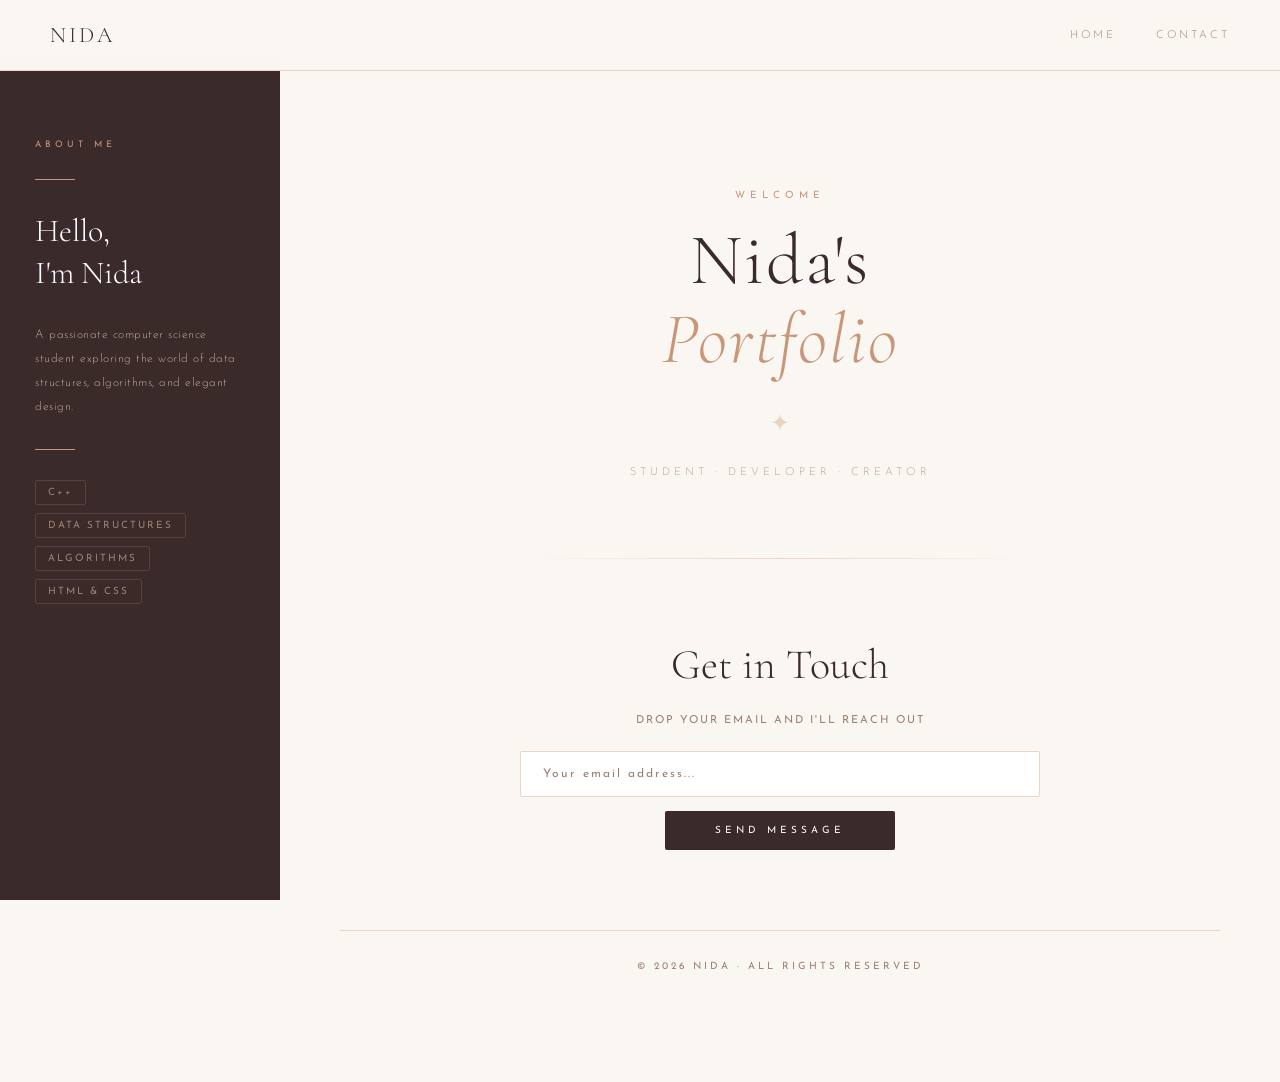
==== index.html @ 2ccc236f "Initial commit - Bubble Sort Visualizer" ====
<!DOCTYPE html>
<html lang="en">
<head>
  <meta charset="UTF-8">
  <meta name="viewport" content="width=device-width, initial-scale=1.0">
  <title>Nida's Portfolio</title>
  <link href="https://fonts.googleapis.com/css2?family=Cormorant+Garamond:ital,wght@0,300;0,400;1,300&family=Josefin+Sans:wght@200;300;400&display=swap" rel="stylesheet">
  <style>
    /* ===== CSS VARIABLES (your color palette) ===== */
    :root {
      --cream: #faf6f1;
      --blush: #e8d5c4;
      --rose: #c9967a;
      --deep: #3b2a2a;
      --muted: #9e8070;
      --white: #ffffff;
    }

    /* ===== RESET ===== */
    * {
      margin: 0;
      padding: 0;
      box-sizing: border-box;
    }

    /* ===== BODY ===== */
    body {
      background-color: var(--cream);
      font-family: 'Josefin Sans', sans-serif;
      color: var(--deep);
      min-height: 100vh;
    }

    /* ===== NAVBAR ===== */
    nav {
      position: fixed;          /* stays at top when scrolling */
      top: 0;
      width: 100%;
      padding: 22px 50px;
      display: flex;
      justify-content: space-between;
      align-items: center;
      background-color: rgba(250, 246, 241, 0.92);
      backdrop-filter: blur(8px);   /* frosted glass effect */
      border-bottom: 1px solid var(--blush);
      z-index: 100;
    }

    .logo {
      font-family: 'Cormorant Garamond', serif;
      font-size: 22px;
      font-weight: 300;
      letter-spacing: 3px;
      color: var(--deep);
      text-transform: uppercase;
    }

    .links {
      display: flex;
      gap: 40px;
    }

    .links a {
      text-decoration: none;
      color: var(--muted);
      font-size: 11px;
      letter-spacing: 3px;
      text-transform: uppercase;
      font-weight: 300;
      transition: color 0.3s ease;   /* smooth color change on hover */
    }

    .links a:hover {
      color: var(--rose);
    }

    /* ===== PAGE LAYOUT ===== */
    /* This creates a 3-column layout:
       [about sidebar] [center content] [empty space] */
    .page-wrapper {
      display: flex;
      min-height: 100vh;
      padding-top: 70px;   /* pushes content below fixed navbar */
    }

    /* ===== LEFT SIDEBAR (About) ===== */
    .sidebar {
      width: 280px;
      min-width: 280px;       /* won't shrink smaller */
      background-color: var(--deep);
      padding: 70px 35px;
      display: flex;
      flex-direction: column;  /* stacks items vertically */
      gap: 30px;
      position: sticky;        /* sidebar stays while page scrolls */
      top: 70px;
      height: calc(100vh - 70px);
    }

    .sidebar-tag {
      font-size: 9px;
      letter-spacing: 4px;
      text-transform: uppercase;
      color: var(--rose);
    }

    .sidebar h2 {
      font-family: 'Cormorant Garamond', serif;
      font-size: 32px;
      font-weight: 300;
      color: var(--white);
      line-height: 1.3;
    }

    .sidebar p {
      font-size: 12px;
      line-height: 2;
      color: var(--blush);
      font-weight: 200;
      letter-spacing: 0.5px;
    }

    /* Decorative line in sidebar */
    .sidebar-line {
      width: 40px;
      height: 1px;
      background-color: var(--rose);
    }

    .sidebar-skills {
      display: flex;
      flex-direction: column;
      gap: 8px;
    }

    .skill-tag {
      font-size: 10px;
      letter-spacing: 2px;
      text-transform: uppercase;
      color: var(--muted);
      padding: 6px 12px;
      border: 1px solid #5a3f3f;
      border-radius: 2px;
      width: fit-content;
    }

    /* ===== MAIN CONTENT (Center) ===== */
    .main-content {
      flex: 1;                  /* takes up remaining space */
      display: flex;
      flex-direction: column;
      align-items: center;      /* centers everything horizontally */
      padding: 80px 60px;
      gap: 80px;
    }

    /* ===== HOME HERO SECTION ===== */
    #home {
      text-align: center;
      display: flex;
      flex-direction: column;
      align-items: center;
      gap: 20px;
      padding-top: 40px;
    }

    .home-tag {
      font-size: 10px;
      letter-spacing: 5px;
      text-transform: uppercase;
      color: var(--rose);
    }

    #home h1 {
      font-family: 'Cormorant Garamond', serif;
      font-size: 72px;
      font-weight: 300;
      color: var(--deep);
      line-height: 1.1;
      letter-spacing: 2px;
    }

    #home h1 em {
      font-style: italic;
      color: var(--rose);
    }

    #home h4 {
      font-size: 11px;
      letter-spacing: 4px;
      text-transform: uppercase;
      color: var(--muted);
      font-weight: 200;
    }

    /* Decorative ornament */
    .ornament {
      font-size: 24px;
      color: var(--blush);
      margin: 10px 0;
    }

    /* ===== DIVIDER LINE ===== */
    .divider {
      width: 100%;
      max-width: 500px;
      height: 1px;
      background: linear-gradient(to right, transparent, var(--blush), transparent);
    }

    /* ===== CONTACT / EMAIL SECTION ===== */
    #contact {
      text-align: center;
      display: flex;
      flex-direction: column;
      align-items: center;
      gap: 25px;
      width: 100%;
      max-width: 520px;
    }

    #contact h2 {
      font-family: 'Cormorant Garamond', serif;
      font-size: 42px;
      font-weight: 300;
      color: var(--deep);
    }

    #contact p {
      font-size: 11px;
      letter-spacing: 2px;
      color: var(--muted);
      text-transform: uppercase;
    }

    /* Email input wrapper */
    .email-wrapper {
      display: flex;
      flex-direction: column;   /* input on top, button below */
      align-items: center;
      gap: 14px;
      width: 100%;
    }

    .email-wrapper input {
      width: 100%;
      padding: 16px 22px;
      border: 1px solid var(--blush);
      border-radius: 2px;
      background-color: var(--white);
      font-family: 'Josefin Sans', sans-serif;
      font-size: 12px;
      letter-spacing: 2px;
      color: var(--deep);
      outline: none;              /* removes blue outline on click */
      transition: border-color 0.3s ease;
    }

    /* When user clicks the input box */
    .email-wrapper input:focus {
      border-color: var(--rose);
    }

    .email-wrapper input::placeholder {
      color: var(--muted);
      letter-spacing: 2px;
    }

    .email-wrapper button {
      padding: 14px 50px;
      background-color: var(--deep);
      color: var(--cream);
      border: none;
      border-radius: 2px;
      font-family: 'Josefin Sans', sans-serif;
      font-size: 10px;
      letter-spacing: 4px;
      text-transform: uppercase;
      cursor: pointer;
      transition: background-color 0.3s ease, transform 0.2s ease;
    }

    .email-wrapper button:hover {
      background-color: var(--rose);
      transform: translateY(-2px);   /* tiny lift effect on hover */
    }

    /* ===== FOOTER ===== */
    footer {
      text-align: center;
      padding: 30px;
      font-size: 10px;
      letter-spacing: 3px;
      color: var(--muted);
      text-transform: uppercase;
      border-top: 1px solid var(--blush);
      width: 100%;
    }
  </style>
</head>
<body>

  <!-- NAVBAR -->
  <nav>
    <div class="logo">Nida</div>
    <div class="links">
      <a href="#home">Home</a>
      <a href="#contact">Contact</a>
    </div>
  </nav>

  <!-- PAGE WRAPPER: sidebar + main content side by side -->
  <div class="page-wrapper">

    <!-- LEFT SIDEBAR = About Section -->
    <aside class="sidebar" id="about">
      <span class="sidebar-tag">About Me</span>
      <div class="sidebar-line"></div>
      <h2>Hello,<br>I'm Nida</h2>
      <p>
        A passionate computer science student exploring the world of data structures, algorithms, and elegant design.
      </p>
      <div class="sidebar-line"></div>
      <div class="sidebar-skills">
        <span class="skill-tag">C++</span>
        <span class="skill-tag">Data Structures</span>
        <span class="skill-tag">Algorithms</span>
        <span class="skill-tag">HTML & CSS</span>
      </div>
    </aside>

    <!-- MAIN CONTENT = Home + Email centered -->
    <div class="main-content">

      <!-- HOME SECTION -->
      <section id="home">
        <span class="home-tag">Welcome</span>
        <h1>Nida's<br><em>Portfolio</em></h1>
        <div class="ornament">✦</div>
        <h4>Student · Developer · Creator</h4>
      </section>

      <div class="divider"></div>

      <!-- CONTACT / EMAIL SECTION -->
      <section id="contact">
        <h2>Get in Touch</h2>
        <p>Drop your email and I'll reach out</p>
        <div class="email-wrapper">
          <input type="email" placeholder="Your email address..." />
          <button>Send Message</button>
        </div>
      </section>

      <footer>© 2026 Nida · All Rights Reserved</footer>

    </div>
  </div>

</body>
</html>
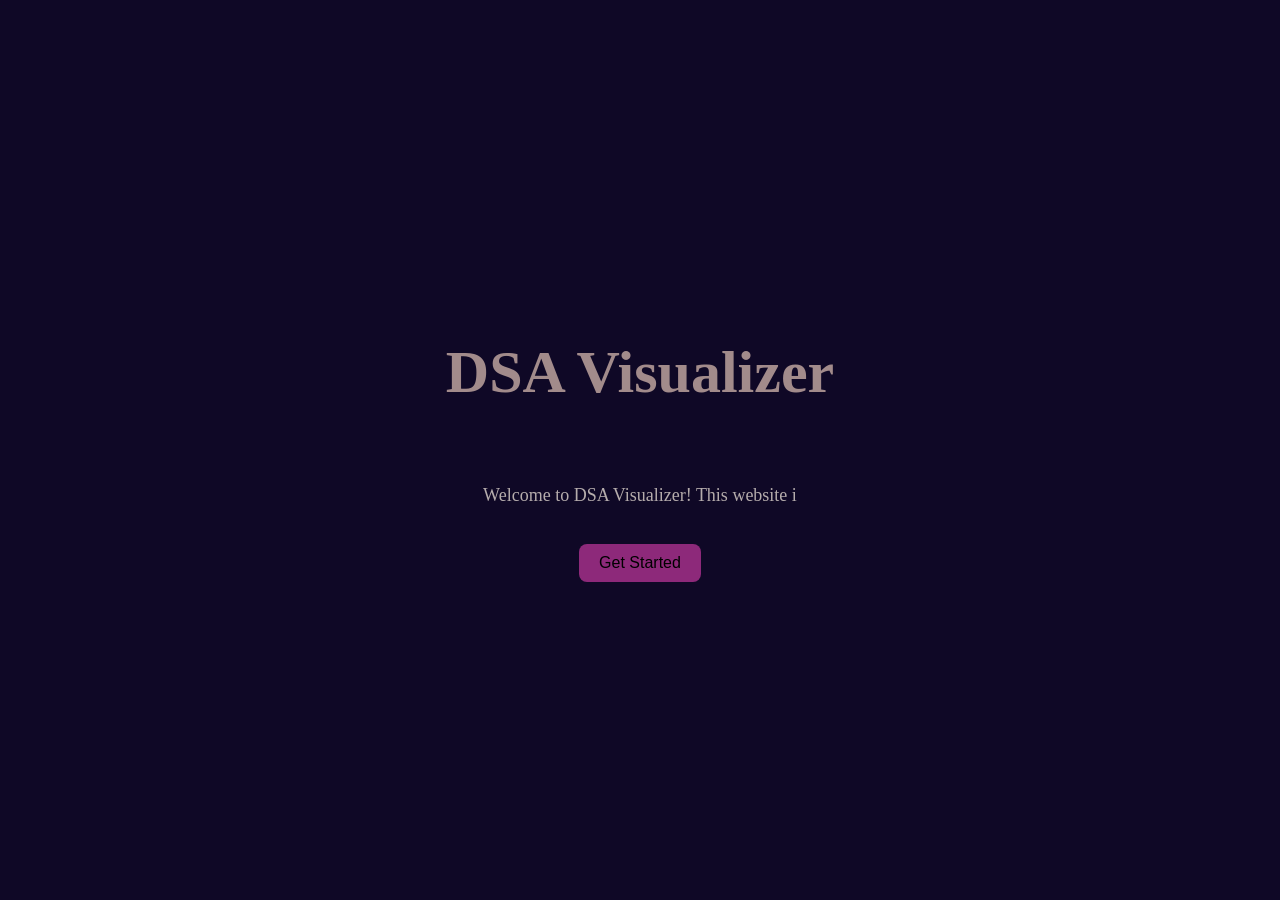
==== commit 485d8ba6: "Move files to root for GitHub Pages" ====
--- a/index.html
+++ b/index.html
@@ -1,361 +1,68 @@
 <!DOCTYPE html>
 <html lang="en">
 <head>
-  <meta charset="UTF-8">
-  <meta name="viewport" content="width=device-width, initial-scale=1.0">
-  <title>Nida's Portfolio</title>
-  <link href="https://fonts.googleapis.com/css2?family=Cormorant+Garamond:ital,wght@0,300;0,400;1,300&family=Josefin+Sans:wght@200;300;400&display=swap" rel="stylesheet">
-  <style>
-    /* ===== CSS VARIABLES (your color palette) ===== */
-    :root {
-      --cream: #faf6f1;
-      --blush: #e8d5c4;
-      --rose: #c9967a;
-      --deep: #3b2a2a;
-      --muted: #9e8070;
-      --white: #ffffff;
-    }
+    <meta charset="UTF-8">
+    <meta name="viewport" content="width=device-width, initial-scale=1.0">
+    <title>Document</title>
+    <link rel="stylesheet" href="style.css">
+</head>
 
-    /* ===== RESET ===== */
-    * {
-      margin: 0;
-      padding: 0;
-      box-sizing: border-box;
-    }
+<body>
+    <div class="landing" id="landing">
+    <h1 class="landing-title">DSA Visualizer</h1>
+    <p class="landing-subtitle" id="typewriter"></p>
+    <button onclick="getStarted()">Get Started</button>
+    </div>
+    <div class="layout" id="layout-div">
+        <div class="sidebar">
+            <h3>Sorting</h3>
+            <button class="algo-btn" onclick="bubbleSort()">Bubble Sort</button>
+            <button class="algo-btn" onclick="selectionSort()">Selection Sort</button>
+            <button class="algo-btn" onclick="insertionSort()">Insertion Sort</button>
+            <button class="algo-btn" onclick="mergeSortMain()">Merge Sort</button>
+            <button class="algo-btn" onclick="quickSortMain()">Quick Sort</button>
 
-    /* ===== BODY ===== */
-    body {
-      background-color: var(--cream);
-      font-family: 'Josefin Sans', sans-serif;
-      color: var(--deep);
-      min-height: 100vh;
-    }
 
-    /* ===== NAVBAR ===== */
-    nav {
-      position: fixed;          /* stays at top when scrolling */
-      top: 0;
-      width: 100%;
-      padding: 22px 50px;
-      display: flex;
-      justify-content: space-between;
-      align-items: center;
-      background-color: rgba(250, 246, 241, 0.92);
-      backdrop-filter: blur(8px);   /* frosted glass effect */
-      border-bottom: 1px solid var(--blush);
-      z-index: 100;
-    }
+            <h3>Searching</h3>
+            <button class="algo-btn" onclick="showLinearSearch()">Linear Search</button>
+            <button class="algo-btn" onclick="showBinarySearch()">Binary Search</button>
 
-    .logo {
-      font-family: 'Cormorant Garamond', serif;
-      font-size: 22px;
-      font-weight: 300;
-      letter-spacing: 3px;
-      color: var(--deep);
-      text-transform: uppercase;
-    }
 
-    .links {
-      display: flex;
-      gap: 40px;
-    }
+            <h3>Data Structures</h3>
+            <button class="algo-btn" onclick="window.location.href='linkedlist.html'">Linked List</button>
+            <button class="algo-btn" onclick="window.location.href='tree.html'">BST</button>
+        </div>
 
-    .links a {
-      text-decoration: none;
-      color: var(--muted);
-      font-size: 11px;
-      letter-spacing: 3px;
-      text-transform: uppercase;
-      font-weight: 300;
-      transition: color 0.3s ease;   /* smooth color change on hover */
-    }
 
-    .links a:hover {
-      color: var(--rose);
-    }
+        <div class="main">
+            <div class="top-bar">
+            <div class="title-section">
+            <h1 id="algo-btn"></h1>
+            <p id="algo-desc"></p>
+        </div>
+        <button onclick="generateArray()">Generate Array</button>
+    </div>
 
-    /* ===== PAGE LAYOUT ===== */
-    /* This creates a 3-column layout:
-       [about sidebar] [center content] [empty space] */
-    .page-wrapper {
-      display: flex;
-      min-height: 100vh;
-      padding-top: 70px;   /* pushes content below fixed navbar */
-    }
+    <div class="container">
+        <div class="bar" id="bar0" style="height: 100px;"></div>
+        <div class="bar" id="bar1" style="height: 50px;"></div>
+        <div class="bar" id="bar2" style="height: 80px;"></div>
+        <div class="bar" id="bar3" style="height: 20px;"></div>
+        <div class="bar" id="bar4" style="height: 70px;"></div>
+        <div class="bar" id="bar5" style="height: 90px;"></div>
+        <div class="bar" id="bar6" style="height: 35px;"></div>
+        <div class="bar" id="bar7" style="height: 69px;"></div>
+    </div>
 
-    /* ===== LEFT SIDEBAR (About) ===== */
-    .sidebar {
-      width: 280px;
-      min-width: 280px;       /* won't shrink smaller */
-      background-color: var(--deep);
-      padding: 70px 35px;
-      display: flex;
-      flex-direction: column;  /* stacks items vertically */
-      gap: 30px;
-      position: sticky;        /* sidebar stays while page scrolls */
-      top: 70px;
-      height: calc(100vh - 70px);
-    }
+    
+    <div class="search-panel" id="search-panel">
+    <input type="number" id="searchValue" placeholder="Enter value to search">
+    <button onclick="runSearch()">Search</button>
+    </div>
 
-    .sidebar-tag {
-      font-size: 9px;
-      letter-spacing: 4px;
-      text-transform: uppercase;
-      color: var(--rose);
-    }
-
-    .sidebar h2 {
-      font-family: 'Cormorant Garamond', serif;
-      font-size: 32px;
-      font-weight: 300;
-      color: var(--white);
-      line-height: 1.3;
-    }
-
-    .sidebar p {
-      font-size: 12px;
-      line-height: 2;
-      color: var(--blush);
-      font-weight: 200;
-      letter-spacing: 0.5px;
-    }
-
-    /* Decorative line in sidebar */
-    .sidebar-line {
-      width: 40px;
-      height: 1px;
-      background-color: var(--rose);
-    }
-
-    .sidebar-skills {
-      display: flex;
-      flex-direction: column;
-      gap: 8px;
-    }
-
-    .skill-tag {
-      font-size: 10px;
-      letter-spacing: 2px;
-      text-transform: uppercase;
-      color: var(--muted);
-      padding: 6px 12px;
-      border: 1px solid #5a3f3f;
-      border-radius: 2px;
-      width: fit-content;
-    }
-
-    /* ===== MAIN CONTENT (Center) ===== */
-    .main-content {
-      flex: 1;                  /* takes up remaining space */
-      display: flex;
-      flex-direction: column;
-      align-items: center;      /* centers everything horizontally */
-      padding: 80px 60px;
-      gap: 80px;
-    }
-
-    /* ===== HOME HERO SECTION ===== */
-    #home {
-      text-align: center;
-      display: flex;
-      flex-direction: column;
-      align-items: center;
-      gap: 20px;
-      padding-top: 40px;
-    }
-
-    .home-tag {
-      font-size: 10px;
-      letter-spacing: 5px;
-      text-transform: uppercase;
-      color: var(--rose);
-    }
-
-    #home h1 {
-      font-family: 'Cormorant Garamond', serif;
-      font-size: 72px;
-      font-weight: 300;
-      color: var(--deep);
-      line-height: 1.1;
-      letter-spacing: 2px;
-    }
-
-    #home h1 em {
-      font-style: italic;
-      color: var(--rose);
-    }
-
-    #home h4 {
-      font-size: 11px;
-      letter-spacing: 4px;
-      text-transform: uppercase;
-      color: var(--muted);
-      font-weight: 200;
-    }
-
-    /* Decorative ornament */
-    .ornament {
-      font-size: 24px;
-      color: var(--blush);
-      margin: 10px 0;
-    }
-
-    /* ===== DIVIDER LINE ===== */
-    .divider {
-      width: 100%;
-      max-width: 500px;
-      height: 1px;
-      background: linear-gradient(to right, transparent, var(--blush), transparent);
-    }
-
-    /* ===== CONTACT / EMAIL SECTION ===== */
-    #contact {
-      text-align: center;
-      display: flex;
-      flex-direction: column;
-      align-items: center;
-      gap: 25px;
-      width: 100%;
-      max-width: 520px;
-    }
-
-    #contact h2 {
-      font-family: 'Cormorant Garamond', serif;
-      font-size: 42px;
-      font-weight: 300;
-      color: var(--deep);
-    }
-
-    #contact p {
-      font-size: 11px;
-      letter-spacing: 2px;
-      color: var(--muted);
-      text-transform: uppercase;
-    }
-
-    /* Email input wrapper */
-    .email-wrapper {
-      display: flex;
-      flex-direction: column;   /* input on top, button below */
-      align-items: center;
-      gap: 14px;
-      width: 100%;
-    }
-
-    .email-wrapper input {
-      width: 100%;
-      padding: 16px 22px;
-      border: 1px solid var(--blush);
-      border-radius: 2px;
-      background-color: var(--white);
-      font-family: 'Josefin Sans', sans-serif;
-      font-size: 12px;
-      letter-spacing: 2px;
-      color: var(--deep);
-      outline: none;              /* removes blue outline on click */
-      transition: border-color 0.3s ease;
-    }
-
-    /* When user clicks the input box */
-    .email-wrapper input:focus {
-      border-color: var(--rose);
-    }
-
-    .email-wrapper input::placeholder {
-      color: var(--muted);
-      letter-spacing: 2px;
-    }
-
-    .email-wrapper button {
-      padding: 14px 50px;
-      background-color: var(--deep);
-      color: var(--cream);
-      border: none;
-      border-radius: 2px;
-      font-family: 'Josefin Sans', sans-serif;
-      font-size: 10px;
-      letter-spacing: 4px;
-      text-transform: uppercase;
-      cursor: pointer;
-      transition: background-color 0.3s ease, transform 0.2s ease;
-    }
-
-    .email-wrapper button:hover {
-      background-color: var(--rose);
-      transform: translateY(-2px);   /* tiny lift effect on hover */
-    }
-
-    /* ===== FOOTER ===== */
-    footer {
-      text-align: center;
-      padding: 30px;
-      font-size: 10px;
-      letter-spacing: 3px;
-      color: var(--muted);
-      text-transform: uppercase;
-      border-top: 1px solid var(--blush);
-      width: 100%;
-    }
-  </style>
-</head>
-<body>
-
-  <!-- NAVBAR -->
-  <nav>
-    <div class="logo">Nida</div>
-    <div class="links">
-      <a href="#home">Home</a>
-      <a href="#contact">Contact</a>
+    <p id="message"></p>
+</div>
     </div>
-  </nav>
-
-  <!-- PAGE WRAPPER: sidebar + main content side by side -->
-  <div class="page-wrapper">
-
-    <!-- LEFT SIDEBAR = About Section -->
-    <aside class="sidebar" id="about">
-      <span class="sidebar-tag">About Me</span>
-      <div class="sidebar-line"></div>
-      <h2>Hello,<br>I'm Nida</h2>
-      <p>
-        A passionate computer science student exploring the world of data structures, algorithms, and elegant design.
-      </p>
-      <div class="sidebar-line"></div>
-      <div class="sidebar-skills">
-        <span class="skill-tag">C++</span>
-        <span class="skill-tag">Data Structures</span>
-        <span class="skill-tag">Algorithms</span>
-        <span class="skill-tag">HTML & CSS</span>
-      </div>
-    </aside>
-
-    <!-- MAIN CONTENT = Home + Email centered -->
-    <div class="main-content">
-
-      <!-- HOME SECTION -->
-      <section id="home">
-        <span class="home-tag">Welcome</span>
-        <h1>Nida's<br><em>Portfolio</em></h1>
-        <div class="ornament">✦</div>
-        <h4>Student · Developer · Creator</h4>
-      </section>
-
-      <div class="divider"></div>
-
-      <!-- CONTACT / EMAIL SECTION -->
-      <section id="contact">
-        <h2>Get in Touch</h2>
-        <p>Drop your email and I'll reach out</p>
-        <div class="email-wrapper">
-          <input type="email" placeholder="Your email address..." />
-          <button>Send Message</button>
-        </div>
-      </section>
-
-      <footer>© 2026 Nida · All Rights Reserved</footer>
-
-    </div>
-  </div>
-
+    <script src="scripts.js"></script>
 </body>
 </html>
--- a/style.css
+++ b/style.css
@@ -0,0 +1,227 @@
+body{
+    background-color: #0f0826;
+    text-align: center;
+    color: rgb(255, 255, 255);
+    margin: 0;
+    padding: 0;
+}
+.landing {
+    display: flex;
+    flex-direction: column;
+    align-items: center;
+    justify-content: center;
+    height: 100vh;
+    gap: 20px;
+}
+
+.landing-title {
+    font-size: 60px;
+    color: rgb(162, 139, 139);
+    animation: fadeIn 1.5s ease-in-out;
+}
+
+.landing-subtitle {
+    font-size: 18px;
+    color: #b5acac;
+    max-width: 600px;
+    text-align: center;
+}
+
+@keyframes fadeIn {
+    from { opacity: 0; transform: translateY(-20px); }
+    to { opacity: 1; transform: translateY(0); }
+}
+.layout {
+    display: none;
+    min-height: 100vh;
+}
+.layout.active {
+    display: flex;
+}
+.node {
+    width: 60px;
+    height: 60px;
+    border: 2px solid rgb(141, 41, 122);
+    display: flex;
+    align-items: center;
+    justify-content: center;
+    color: rgb(255, 255, 255);
+    font-size: 16px;
+    border-radius: 8px;
+}
+
+#list-display {
+    display: flex; 
+    align-items: flex-start;
+    justify-content: center;
+    gap: 5px;
+    padding: 20px;
+    margin-top: 30px;
+    overflow-x: auto;
+    width: 100%;
+}
+.tree-node {
+    text-align: center;
+    display: flex;
+    flex-direction: column;
+    align-items: center;
+    margin: 10px;
+}
+
+.circle {
+    width: 40px;
+    height: 40px;
+    background-color: rgb(123, 3, 87);
+    color: rgb(0, 0, 0);
+    display: flex;
+    align-items: center;
+    justify-content: center;
+    border: 2px solid black;
+    border-radius: 50%;
+    line-height: 50px;
+    margin: auto;
+    font-weight: bold;
+    position: relative;
+    z-index: 1;
+}
+
+.children {
+    display: flex;
+    flex-direction: row;
+    justify-content: center;
+    gap: 15px;
+    padding-top: 20px;
+    position: relative;
+    margin-top: 20px;
+}
+.child-slot {
+    min-width: 60px;
+    display: flex;
+    justify-content: center;
+}
+#list-display span {
+    color: rgb(245, 243, 243);
+    font-size: 20px;
+}
+.bar {
+    width: 60px;
+    background-color: rgb(148, 116, 140);
+    color: rgb(0, 0, 0);
+    display: flex;
+    align-items: flex-end;
+    justify-content: center;
+    font-size: 12px;
+    padding-bottom: 4px;
+}
+.sidebar {
+    width: 200px;
+    background-color: #1a1a2e;
+    padding: 20px;
+    display: flex;
+    min-height: 100vh;
+    flex-direction: column;
+    gap: 10px;
+     box-sizing: border-box;
+    flex-shrink: 0;
+}
+.sidebar h3 {
+    margin-top: 30px;
+    color: rgb(116, 103, 110);
+    font-size: 14px;
+    letter-spacing: 1px;
+}
+.algo-btn {
+    background-color: transparent;
+    color: white;
+    border: none;
+    border-left: 3px solid rgb(141, 41, 122);
+    border-radius: 0;
+    text-align: left;
+    padding: 10px 15px;
+    cursor: pointer;
+    font-size: 14px;
+    margin-bottom: 0;   
+}
+
+.algo-btn:hover {
+    background-color: rgba(141, 41, 122, 0.2);
+}
+.main {
+    flex: 1;
+    padding: 40px;
+    gap: 15px;
+    display: flex;
+    flex-direction: column;
+    align-items: center;
+    overflow-y: auto;
+    justify-content: flex-start;
+    min-width: 0;    
+}
+.search-panel {
+    display: none;
+    gap: 10px;
+    align-items: center;
+    justify-content: center;
+}
+.main-title h1 {
+    font-size: 24px;
+}
+.main-title {
+    max-width: 60%;
+}
+.main-header {
+    display: flex;
+    justify-content: space-between;
+    align-items: flex-start;
+    width: 100%;
+}
+
+.main-body {
+    display: flex;
+    width: 100%;
+    gap: 20px;
+}
+
+.top-bar {
+    display: flex;
+    justify-content: right;
+    align-items: flex-start;
+    width: 100%;
+}
+
+.title-section {
+    text-align: center;
+    width: 100%;
+    position: absolute;
+    left: 50%;
+    transform: translateX(-50%);
+    width: 100%;
+}
+
+
+.container{
+    height: 200px;
+    flex: 1;
+    width: 100%;
+    border: 5px solid #0f0826;
+    display: flex;
+    align-items: flex-end;
+    justify-content: center;
+    gap: 20px;
+    padding: 20px;
+    box-sizing: border-box;
+}
+button {
+    padding: 10px 20px;
+    background-color: rgb(141, 41, 122);
+    color: rgb(0, 0, 0);
+    border: none;
+    border-radius: 8px;
+    cursor: pointer;
+    font-size: 16px;
+    margin-bottom: 20px;
+}
+
+button:hover {
+    background-color: #570327;
+}
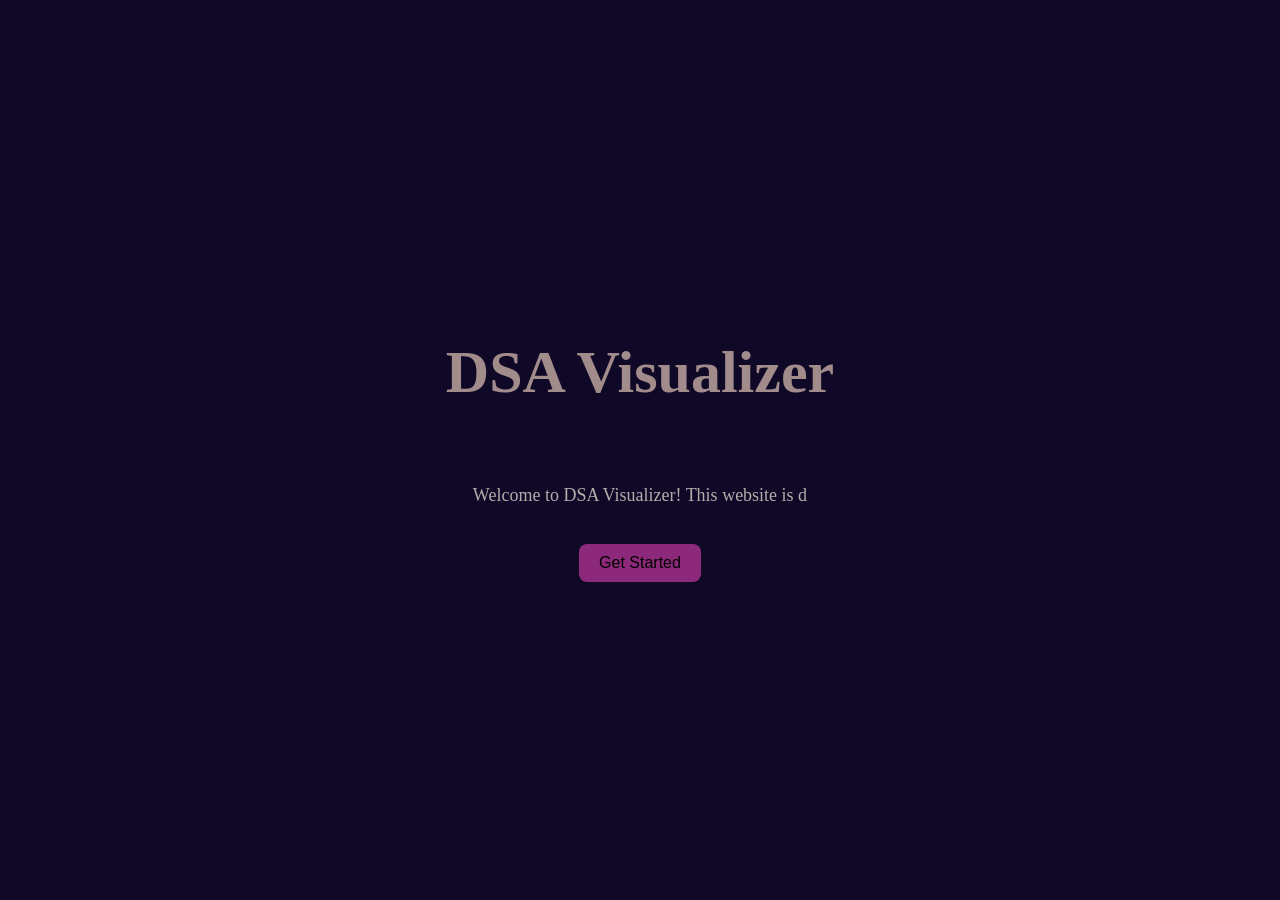
==== commit f6057939: "Add sort stats tracking and pastel UI updates" ====
--- a/index.html
+++ b/index.html
@@ -43,6 +43,21 @@
         <button onclick="generateArray()">Generate Array</button>
     </div>
 
+    <div class="stats-row">
+        <div class="stat-card comparisons">
+            <p class="stat-label">Comparisons</p>
+            <p class="stat-value" id="ComparisonValue">0</p>
+        </div>
+        <div class="stat-card swaps">
+            <p class="stat-label">Swaps</p>
+            <p class="stat-value" id="SwapsValue">0</p>
+        </div>
+        <div class="stat-card passes">
+            <p class="stat-label">Passes</p>
+            <p class="stat-value" id="PassesValue">0</p>
+        </div>
+    </div>
+
     <div class="container">
         <div class="bar" id="bar0" style="height: 100px;"></div>
         <div class="bar" id="bar1" style="height: 50px;"></div>
@@ -50,8 +65,7 @@
         <div class="bar" id="bar3" style="height: 20px;"></div>
         <div class="bar" id="bar4" style="height: 70px;"></div>
         <div class="bar" id="bar5" style="height: 90px;"></div>
-        <div class="bar" id="bar6" style="height: 35px;"></div>
-        <div class="bar" id="bar7" style="height: 69px;"></div>
+        
     </div>
 
     
--- a/style.css
+++ b/style.css
@@ -1,7 +1,7 @@
 body{
     background-color: #0f0826;
     text-align: center;
-    color: rgb(255, 255, 255);
+    color: rgb(168, 168, 168);
     margin: 0;
     padding: 0;
 }
@@ -112,6 +112,7 @@
     justify-content: center;
     font-size: 12px;
     padding-bottom: 4px;
+    border-radius: 6px 6px 0 0;
 }
 .sidebar {
     width: 200px;
@@ -134,18 +135,25 @@
     background-color: transparent;
     color: white;
     border: none;
-    border-left: 3px solid rgb(141, 41, 122);
-    border-radius: 0;
+    border-radius: 20px;
     text-align: left;
     padding: 10px 15px;
     cursor: pointer;
     font-size: 14px;
-    margin-bottom: 0;   
+    margin-bottom: 0;
+    transition: background-color 0.2s ease;
 }
 
 .algo-btn:hover {
     background-color: rgba(141, 41, 122, 0.2);
 }
+
+/* Pill highlight for whichever algorithm is currently active */
+.algo-btn.active {
+    background-color: rgba(141, 41, 122, 0.45);
+    color: rgb(255, 255, 255);
+}
+
 .main {
     flex: 1;
     padding: 40px;
@@ -184,32 +192,64 @@
 
 .top-bar {
     display: flex;
-    justify-content: right;
+    justify-content: space-between;
     align-items: flex-start;
     width: 100%;
+    gap: 20px;
 }
 
 .title-section {
     text-align: center;
-    width: 100%;
-    position: absolute;
-    left: 50%;
-    transform: translateX(-50%);
-    width: 100%;
-}
-
+    flex: 1;
+}
+
+/* Stat cards row */
+.stats-row {
+    display: flex;
+    justify-content: center;
+    gap: 20px;
+    width: 100%;
+    margin-top: 10px;
+}
+
+.stat-card {
+    background-color: #1a1a2e;
+    border-radius: 14px;
+    padding: 12px 28px;
+    min-width: 110px;
+    box-shadow: 0 2px 8px rgba(0, 0, 0, 0.3);
+}
+
+.stat-label {
+    margin: 0;
+    font-size: 13px;
+    color: #b5acac;
+}
+
+.stat-value {
+    margin: 4px 0 0 0;
+    font-size: 22px;
+    font-weight: bold;
+}
+
+/* Pastel accent per stat, subtle text tint only — keeps the dark card background */
+.stat-card.comparisons .stat-value { color: #9be29b; }
+.stat-card.swaps .stat-value { color: #9ec5f5; }
+.stat-card.passes .stat-value { color: #e2a6e0; }
 
 .container{
     height: 200px;
     flex: 1;
     width: 100%;
-    border: 5px solid #0f0826;
+    background-color: #45163d;
+    border-radius: 16px;
     display: flex;
     align-items: flex-end;
     justify-content: center;
     gap: 20px;
     padding: 20px;
     box-sizing: border-box;
+    box-shadow: 0 2px 10px rgba(0, 0, 0, 0.35);
 }
 button {
     padding: 10px 20px;
